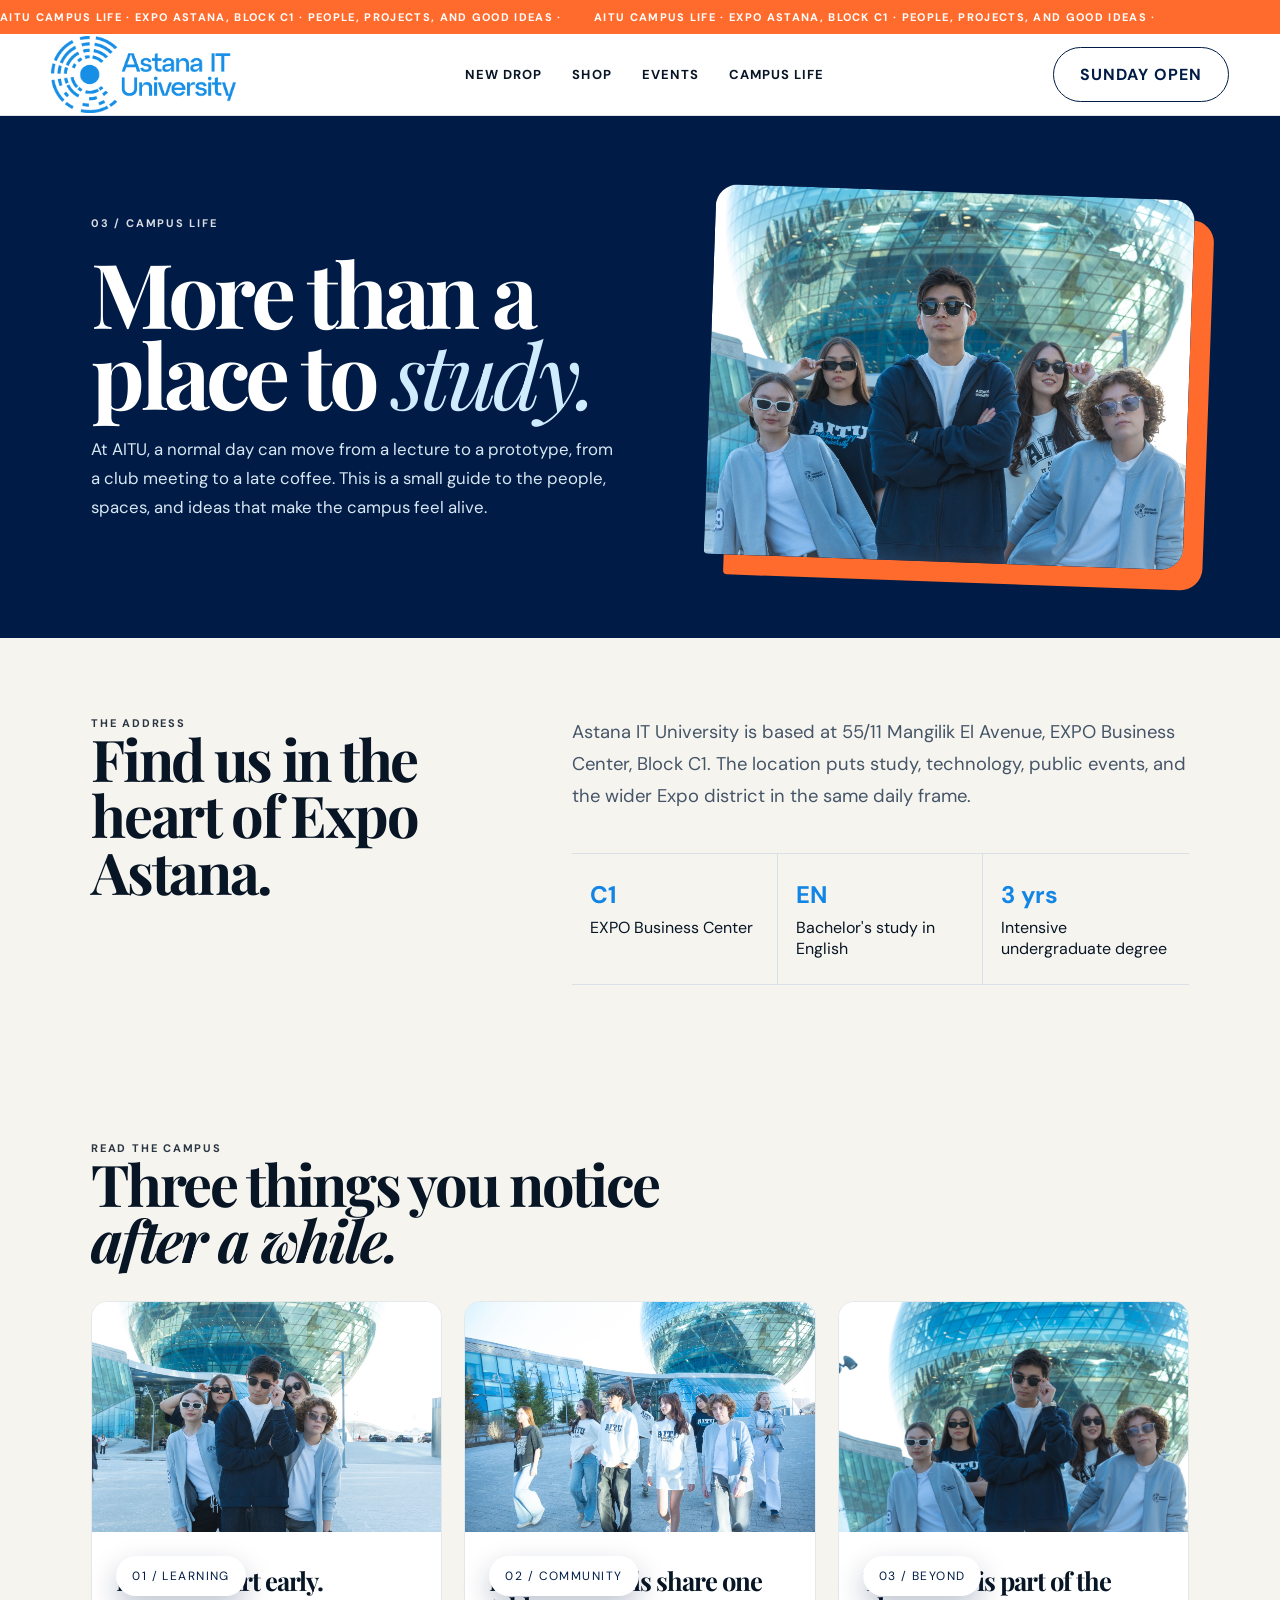
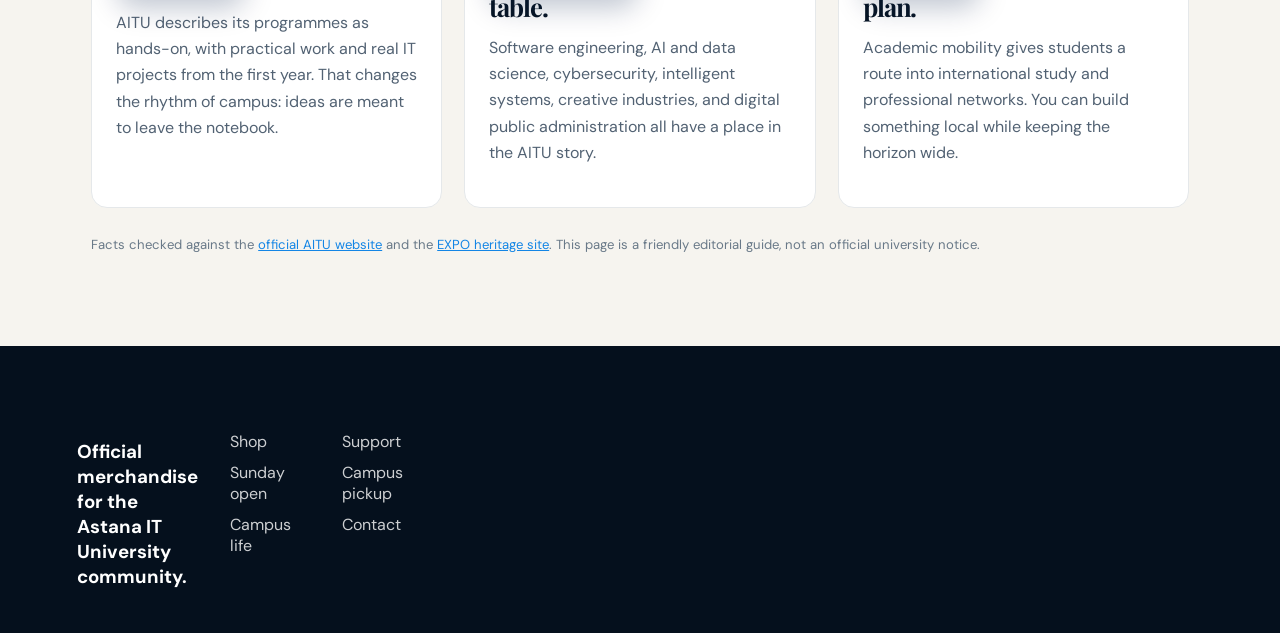
==== campus-life.html @ b284acae "Add campus life and Sunday open pages" ====
<!DOCTYPE html>
<html lang="en">
  <head>
    <meta charset="UTF-8" />
    <meta name="viewport" content="width=device-width, initial-scale=1.0" />
    <meta name="theme-color" content="#001c46" />
    <title>Campus Life | AITU Merch</title>
    <link rel="stylesheet" href="./assets/style.css" />
  </head>
  <body>
    <div class="ticker"><div>AITU CAMPUS LIFE · EXPO ASTANA, BLOCK C1 · PEOPLE, PROJECTS, AND GOOD IDEAS ·&nbsp;</div><div aria-hidden="true">AITU CAMPUS LIFE · EXPO ASTANA, BLOCK C1 · PEOPLE, PROJECTS, AND GOOD IDEAS ·&nbsp;</div></div>
    <header>
      <button class="icon mobile menu-trigger" aria-label="Open menu">☰</button>
      <a class="logo" href="./index.html" aria-label="AITU Store home"><img src="./assets/aitu_logo_110.png" alt="Astana IT University" /></a>
      <nav><a href="./index.html">New drop</a><a href="./shop.html">Shop</a><a href="./sunday-open.html">Events</a><a href="./campus-life.html" aria-current="page">Campus life</a></nav>
      <div class="tools"><a class="btn-outline" href="./sunday-open.html">Sunday open</a></div>
    </header>
    <main>
      <section class="page-hero"><div class="page-hero-inner"><div><span class="eyebrow">03 / CAMPUS LIFE</span><h1>More than a place to <em>study.</em></h1><p>At AITU, a normal day can move from a lecture to a prototype, from a club meeting to a late coffee. This is a small guide to the people, spaces, and ideas that make the campus feel alive.</p></div><img class="hero-photo" src="./assets/DSC00208.jpg" alt="Students spending time together on campus" /></div></section>
      <section class="page-section intro-band"><div><span class="eyebrow">THE ADDRESS</span><h2>Find us in the heart of Expo Astana.</h2></div><div><p class="lead-copy">Astana IT University is based at 55/11 Mangilik El Avenue, EXPO Business Center, Block C1. The location puts study, technology, public events, and the wider Expo district in the same daily frame.</p><div class="fact-strip"><div><strong>C1</strong><span>EXPO Business Center</span></div><div><strong>EN</strong><span>Bachelor's study in English</span></div><div><strong>3 yrs</strong><span>Intensive undergraduate degree</span></div></div></div></section>
      <section class="page-section"><span class="eyebrow">READ THE CAMPUS</span><h2>Three things you notice<br /><em>after a while.</em></h2><div class="article-grid"><article class="campus-article"><img src="./assets/DSC00196.jpg" alt="Student wearing an AITU shirt" /><div class="article-copy"><span class="tag">01 / LEARNING</span><h2>Projects start early.</h2><p>AITU describes its programmes as hands-on, with practical work and real IT projects from the first year. That changes the rhythm of campus: ideas are meant to leave the notebook.</p></div></article><article class="campus-article"><img src="./assets/DSC00105.jpg" alt="AITU student in the campus community" /><div class="article-copy"><span class="tag">02 / COMMUNITY</span><h2>Different skills share one table.</h2><p>Software engineering, AI and data science, cybersecurity, intelligent systems, creative industries, and digital public administration all have a place in the AITU story.</p></div></article><article class="campus-article"><img src="./assets/DSC00229.jpg" alt="AITU campus style and everyday life" /><div class="article-copy"><span class="tag">03 / BEYOND</span><h2>The world is part of the plan.</h2><p>Academic mobility gives students a route into international study and professional networks. You can build something local while keeping the horizon wide.</p></div></article></div><p class="source-note">Facts checked against the <a href="https://astanait.edu.kz/" target="_blank" rel="noreferrer">official AITU website</a> and the <a href="https://www.expo2017astana.com/en/page_id-94.html" target="_blank" rel="noreferrer">EXPO heritage site</a>. This page is a friendly editorial guide, not an official university notice.</p></section>
    </main>
    <footer><div class="footer-grid"><div><h3>Official merchandise for the<br />Astana IT University community.</h3></div><div><ul><li><a href="./shop.html">Shop</a></li><li><a href="./sunday-open.html">Sunday open</a></li><li><a href="./campus-life.html">Campus life</a></li></ul></div><div><ul><li>Support</li><li>Campus pickup</li><li>Contact</li></ul></div></div></footer>
  </body>
</html>
---- assets/style.css ----
@import "https://fonts.googleapis.com/css2?family=DM+Sans:wght@400;500;600;700&family=Playfair+Display:ital,wght@0,700;1,700&display=swap";

:root {
  --blue: #1385e5;
  --navy: #001c46;
  --ice: #cfecff;
  --orange: #ff6b2c;
  --paper: #f6f4ef;
  --ink: #071525;
}

* {
  box-sizing: border-box;
}

html {
  scroll-behavior: smooth;
}

body {
  margin: 0;
  background: var(--paper);
  color: var(--ink);
  font-family: "DM Sans", sans-serif;
}

button,
a {
  font: inherit;
}

button {
  cursor: pointer;
}

button,
.icon {
  background: transparent;
  border: 0;
  font-weight: 700;
}

a {
  color: inherit;
  text-decoration: none;
}

img {
  display: block;
  max-width: 100%;
}

.ticker {
  display: flex;
  align-items: center;
  height: 34px;
  overflow: hidden;
  background: var(--orange);
  color: #fff;
  font-size: 11px;
  font-weight: 700;
  letter-spacing: 0.12em;
  white-space: nowrap;
}

.ticker div {
  padding-right: 28px;
  animation: marquee 22s linear infinite;
}

@keyframes marquee {
  to {
    transform: translateX(-100%);
  }
}

header {
  position: sticky;
  top: 0;
  z-index: 40;
  display: flex;
  align-items: center;
  height: 82px;
  padding: 0 4vw;
  background: #fff;
  border-bottom: 1px solid #dfe5ea;
}

.logo img {
  display: block;
  width: 185px;
}

nav {
  display: flex;
  gap: 30px;
  margin: auto;
  font-size: 13px;
  font-weight: 700;
  letter-spacing: 0.08em;
  text-transform: uppercase;
}

nav a {
  position: relative;
}

nav a::after {
  content: "";
  position: absolute;
  right: 100%;
  bottom: -6px;
  left: 0;
  height: 2px;
  background: var(--blue);
  transition: all 0.3s ease;
}

nav a:hover::after {
  right: 0;
}

.tools {
  display: flex;
  align-items: center;
  gap: 8px;
}

.bag {
  position: relative;
}

.bag span {
  position: absolute;
  top: -5px;
  right: -8px;
  display: grid;
  place-items: center;
  width: 17px;
  height: 17px;
  border-radius: 50%;
  background: var(--orange);
  color: #fff;
  font-size: 9px;
}

.mobile {
  display: none;
}

.searchbar {
  position: fixed;
  top: 116px;
  right: 0;
  left: 0;
  z-index: 39;
  display: flex;
  align-items: center;
  gap: 16px;
  height: 74px;
  padding: 0 8vw;
  background: #fff;
  box-shadow: 0 12px 30px rgba(0, 28, 70, 0.12);
}

.searchbar input {
  flex: 1;
  border: 0;
  outline: 0;
  font-size: 18px;
}

.searchbar button {
  background: transparent;
  border: 0;
}

.hero {
  position: relative;
  min-height: 650px;
  height: calc(100vh - 116px);
  overflow: hidden;
  background: var(--navy);
  color: #fff;
}

.hero::after {
  content: "";
  position: absolute;
  inset: 0;
  background: linear-gradient(90deg, rgba(0, 28, 70, 0.92) 0%, rgba(0, 28, 70, 0.68) 39%, rgba(0, 0, 0, 0) 68%);
}

.hero-img {
  position: absolute;
  inset: 0;
  width: 100%;
  height: 100%;
  object-fit: cover;
  object-position: center 42%;
  opacity: 0.88;
}

.hero-inner {
  position: relative;
  z-index: 1;
  max-width: 1200px;
  margin: 0 auto;
  padding: 72px 4vw 64px;
}

.hero-copy {
  position: absolute;
  top: 50%;
  left: 7vw;
  max-width: 620px;
  transform: translateY(-50%);
  z-index: 2;
}

.eyebrow {
  display: flex;
  align-items: center;
  gap: 8px;
  font-size: 11px;
  letter-spacing: 0.16em;
  text-transform: uppercase;
  opacity: 0.85;
  font-weight: 700;
}

.hero h1,
.section-head h2 {
  font-family: "Playfair Display", serif;
}

.hero h1 {
  margin: 25px 0;
  font-size: clamp(58px, 7.3vw, 116px);
  line-height: 0.82;
  letter-spacing: -0.055em;
}

.hero p {
  max-width: 440px;
  font-size: 17px;
  line-height: 1.65;
  opacity: 0.9;
}

.hero-actions {
  display: flex;
  align-items: center;
  gap: 26px;
  margin-top: 32px;
}

.primary,
.btn,
.btn-outline {
  display: inline-flex;
  align-items: center;
  justify-content: center;
  padding: 17px 22px;
  border-radius: 999px;
  font-weight: 700;
  letter-spacing: 0.06em;
  text-transform: uppercase;
  transition: all 0.25s ease;
}

.primary,
.btn {
  background: var(--blue);
  color: #fff;
  border: 0;
}

.primary:hover,
.btn:hover {
  background: var(--orange);
  transform: translateY(-3px);
}

.play {
  display: flex;
  align-items: center;
  gap: 10px;
  background: transparent;
  border: 0;
  color: #fff;
}

.play span {
  display: grid;
  place-items: center;
  width: 40px;
  height: 40px;
  border: 1px solid rgba(255,255,255,0.4);
  border-radius: 50%;
}

.scroll-hint {
  margin-top: 26px;
  font-size: 11px;
  letter-spacing: 0.18em;
  text-transform: uppercase;
  opacity: 0.75;
}

.drop-card {
  position: absolute;
  right: 5vw;
  bottom: 5vw;
  z-index: 3;
  width: 190px;
  padding: 23px;
  background: rgba(207, 236, 255, 0.93);
  backdrop-filter: blur(12px);
  color: var(--navy);
  border-radius: 18px;
  transform: rotate(2deg);
  box-shadow: 0 18px 35px rgba(0, 28, 70, 0.08);
}

.drop-card span,
.drop-card small {
  display: block;
  font-size: 10px;
  letter-spacing: 0.13em;
  text-transform: uppercase;
}

.drop-card b {
  display: block;
  margin: 18px 0;
  font-family: "Playfair Display", serif;
  font-size: 38px;
  line-height: 0.9;
}

.btn,
.btn-outline {
  display: inline-block;
  padding: 16px 26px;
  border-radius: 999px;
  font-weight: 700;
  transition: transform 0.2s ease;
}

.btn:hover,
.btn-outline:hover {
  transform: translateY(-1px);
}

.btn {
  margin-top: 20px;
  background: #fff;
  color: var(--navy);
}

.btn-outline {
  background: transparent;
  border: 1px solid var(--navy);
  color: var(--navy);
}

section {
  max-width: 1200px;
  margin: 0 auto;
  padding: 64px 4vw;
}

.section-head {
  display: flex;
  align-items: end;
  justify-content: space-between;
  gap: 20px;
  margin-bottom: 30px;
}

.section-head h2 {
  margin: 0;
  font-size: clamp(2rem, 4vw, 4rem);
  line-height: 1;
}

.product-grid {
  display: grid;
  grid-template-columns: repeat(4, minmax(200px, 1fr));
  gap: 24px;
}

.product-card {
  overflow: hidden;
  background: #fff;
  border: 1px solid #eae9e5;
  border-radius: 18px;
}

.product-card img {
  width: 100%;
  height: 320px;
  object-fit: cover;
}

.product-card .body {
  padding: 18px 16px 20px;
}

.tag {
  display: inline-block;
  padding: 8px 10px;
  border-radius: 999px;
  background: #eef7ff;
  color: var(--blue);
  font-size: 10px;
  letter-spacing: 0.12em;
  text-transform: uppercase;
}

.product-card h3 {
  margin: 12px 0 8px;
  font-size: 1.2rem;
}

.meta {
  margin-bottom: 12px;
  color: #58697a;
}

.price {
  font-weight: 700;
  font-size: 1.1rem;
}

.cta-row {
  display: flex;
  justify-content: center;
  margin-top: 20px;
}

.event-grid {
  display: grid;
  grid-template-columns: 1.3fr 1fr;
  gap: 26px;
}

.event-card,
.feature-card,
.testimonial {
  padding: 28px;
  background: #fff;
  border: 1px solid #edf0f3;
  border-radius: 24px;
}

.date-box {
  display: flex;
  align-items: center;
  gap: 12px;
  margin-bottom: 20px;
}

.date-box .day {
  display: grid;
  place-items: center;
  width: 70px;
  height: 70px;
  border-radius: 16px;
  background: var(--navy);
  color: #fff;
  font-size: 1.8rem;
}

.quote {
  margin: 18px 0;
  font-size: 1.1rem;
  line-height: 1.7;
}

footer {
  padding: 48px 4vw 30px;
  background: #061d3d;
  color: #fff;
}

.footer-grid {
  display: grid;
  grid-template-columns: 1.5fr 1fr 1fr;
  gap: 30px;
  max-width: 1200px;
  margin: 0 auto;
}

.footer-grid ul {
  margin: 0;
  padding: 0;
  list-style: none;
}

.footer-grid li {
  margin: 10px 0;
  opacity: 0.8;
}

@media (max-width: 900px) {
  .product-grid {
    grid-template-columns: repeat(2, minmax(200px, 1fr));
  }

  .event-grid,
  .footer-grid {
    grid-template-columns: 1fr;
  }
}

@media (max-width: 600px) {
  nav {
    display: none;
  }

  .product-grid {
    grid-template-columns: 1fr;
  }
}

/* Editorial pages */
.page-hero { max-width: none; padding: 0; background: var(--navy); color: #fff; }
.page-hero-inner { display: grid; grid-template-columns: minmax(0, 1fr) minmax(300px, .85fr); min-height: 510px; max-width: 1200px; margin: 0 auto; padding: 76px 4vw; gap: 56px; align-items: center; }
.page-hero h1 { max-width: 720px; margin: 22px 0; font-family: "Playfair Display", serif; font-size: clamp(3.5rem, 7vw, 7rem); line-height: .9; letter-spacing: -.05em; }
.page-hero h1 em, .campus-article h2 em { color: var(--ice); font-weight: 400; }
.page-hero p { max-width: 530px; color: #d8e7f3; font-size: 1.05rem; line-height: 1.7; }
.hero-photo { width: 100%; height: 370px; object-fit: cover; border-radius: 22px 22px 22px 4px; transform: rotate(2deg); box-shadow: 20px 20px 0 var(--orange); }
.page-section { max-width: 1200px; margin: 0 auto; padding: 78px 4vw; }
.page-section.intro-band { display: grid; grid-template-columns: .8fr 1.2fr; gap: 70px; align-items: start; background: var(--paper); }
.page-section h2 { margin: 0; font-family: "Playfair Display", serif; font-size: clamp(2.3rem, 4.5vw, 4.5rem); line-height: .98; letter-spacing: -.04em; }
.lead-copy { margin: 0; color: #455568; font-size: 1.15rem; line-height: 1.75; }
.article-grid, .event-list { display: grid; grid-template-columns: repeat(3, minmax(0, 1fr)); gap: 22px; margin-top: 34px; }
.campus-article, .event-item, .visit-note, .booking-panel { background: #fff; border: 1px solid #e5e8ea; border-radius: 16px; }
.campus-article { overflow: hidden; }
.campus-article img { width: 100%; height: 230px; object-fit: cover; }
.campus-article .article-copy { padding: 24px; }
.campus-article h2 { margin: 12px 0; font-size: 1.6rem; }
.campus-article p, .event-item p, .visit-note p { color: #526273; line-height: 1.65; }
.fact-strip { display: grid; grid-template-columns: repeat(3, 1fr); margin-top: 40px; border-top: 1px solid #d9e1e6; border-bottom: 1px solid #d9e1e6; }
.fact-strip div { padding: 25px 18px; border-right: 1px solid #d9e1e6; }
.fact-strip div:last-child { border-right: 0; }
.fact-strip strong { display: block; margin-bottom: 7px; color: var(--blue); font-size: 1.5rem; }
.dark-band { max-width: none; background: var(--navy); color: #fff; }
.dark-band .page-section { padding-top: 70px; padding-bottom: 70px; }
.dark-band .lead-copy, .dark-band .eyebrow { color: #d8e7f3; }
.source-note { margin-top: 26px; color: #697988; font-size: .82rem; line-height: 1.6; }
.source-note a { color: var(--blue); text-decoration: underline; }
.events-hero { background: linear-gradient(115deg, var(--orange), #ff8855 48%, var(--ice)); color: var(--navy); }
.events-hero .page-hero-inner { min-height: 430px; }
.events-hero .page-hero p { color: #233c57; }
.event-item { padding: 24px; }
.event-item h3 { min-height: 58px; margin: 16px 0 8px; font-family: "Playfair Display", serif; font-size: 1.65rem; line-height: 1; }
.event-meta { color: var(--blue); font-size: .78rem; font-weight: 700; letter-spacing: .09em; text-transform: uppercase; }
.event-item .btn-outline { margin-top: 10px; }
.booking-layout { display: grid; grid-template-columns: 1.1fr .9fr; gap: 34px; align-items: start; }
.booking-panel { padding: 28px; box-shadow: 10px 10px 0 var(--ice); }
.booking-panel h3 { margin: 10px 0 22px; font-family: "Playfair Display", serif; font-size: 2rem; }
.ticket-form label { display: block; margin-top: 15px; color: #4d5d6b; font-size: .82rem; font-weight: 700; letter-spacing: .08em; text-transform: uppercase; }
.ticket-form select, .ticket-form input { width: 100%; margin-top: 7px; padding: 14px; border: 1px solid #cdd8df; border-radius: 8px; background: #fbfcfd; color: var(--ink); }
.ticket-total { display: flex; justify-content: space-between; margin: 24px 0 16px; padding-top: 18px; border-top: 1px solid #dbe2e7; font-size: 1.1rem; }
.ticket-total strong { color: var(--blue); font-size: 1.5rem; }
.ticket-form .primary { width: 100%; justify-content: center; border-radius: 8px; }
.visit-note { padding: 28px; background: var(--ice); }
.visit-note h3 { margin-top: 0; font-family: "Playfair Display", serif; font-size: 2rem; }
.visit-note address { margin: 22px 0; color: var(--navy); font-style: normal; font-weight: 700; line-height: 1.6; }
@media (max-width: 800px) { .page-hero-inner, .page-section.intro-band, .booking-layout { grid-template-columns: 1fr; } .hero-photo { height: 300px; } .article-grid, .event-list { grid-template-columns: 1fr; } .fact-strip { grid-template-columns: 1fr; } .fact-strip div { border-right: 0; border-bottom: 1px solid #d9e1e6; } }
.hero:after{content:"";background:linear-gradient(90deg,#001c46 0%,#001c46c7 39%,#0000 68%);position:absolute;inset:0}.hero-img{object-fit:cover;object-position:center 42%;opacity:.88;width:100%;height:100%;animation:12s ease-out both heroZoom;position:absolute;inset:0}@keyframes heroZoom{0%{transform:scale(1.08)}to{transform:scale(1)}}.hero-copy{z-index:2;max-width:620px;position:absolute;top:50%;left:7vw;transform:translateY(-50%)}.eyebrow{letter-spacing:.16em;text-transform:uppercase;align-items:center;gap:8px;font-size:11px;font-weight:700;display:flex}.eyebrow svg{width:16px}.hero-copy .eyebrow{animation:.7s .15s both up}.hero h1{letter-spacing:-.055em;margin:25px 0;font-family:Playfair Display,serif;font-size:clamp(58px,7.3vw,116px);line-height:.82;animation:.9s .25s both up}.hero h1 i,.intro h2 i,.custom h2 i,.events h2 i,.section-title i{color:var(--ice);font-weight:400}.hero-copy>p{max-width:440px;font-size:17px;line-height:1.65;animation:.8s .4s both up}.hero-actions{align-items:center;gap:26px;margin-top:32px;animation:.8s .55s both up;display:flex}.primary{background:var(--blue);color:#fff;text-transform:uppercase;letter-spacing:.06em;border:0;align-items:center;gap:20px;padding:17px 22px;font-size:13px;font-weight:700;transition:all .3s;display:inline-flex}.primary:hover{background:var(--orange);transform:translateY(-3px)}.primary svg{width:18px}.play{color:#fff;background:0 0;border:0;align-items:center;gap:10px;display:flex}.play span{border:1px solid #fff8;border-radius:50%;place-items:center;width:40px;height:40px;display:grid}.drop-card{z-index:3;color:var(--navy);-webkit-backdrop-filter:blur(12px);backdrop-filter:blur(12px);background:#cfecffe8;width:190px;padding:23px;animation:4s ease-in-out infinite float;position:absolute;bottom:5vw;right:5vw;transform:rotate(2deg)}.drop-card span,.drop-card small{letter-spacing:.13em;text-transform:uppercase;font-size:10px}.drop-card b{margin:18px 0;font-family:Playfair Display;font-size:38px;line-height:.9;display:block}.scroll{z-index:3;letter-spacing:.16em;text-transform:uppercase;font-size:10px;position:absolute;bottom:25px;left:7vw}.orb{z-index:2;border:1px solid #ffffff4d;border-radius:50%;position:absolute}.orb.one{width:180px;height:180px;animation:5s ease-in-out infinite float;top:12%;right:22%}.orb.two{background:var(--orange);border:0;width:55px;height:55px;top:8%;right:18%}@keyframes up{0%{opacity:0;transform:translateY(24px)}to{opacity:1;transform:none}}@keyframes float{50%{transform:translateY(-12px)rotate(-1deg)}}.reveal{opacity:0;transition:all .8s cubic-bezier(.2,.8,.2,1);transform:translateY(36px)}.reveal.visible{opacity:1;transform:none}.intro{grid-template-columns:1fr 2fr 1fr;align-items:end;gap:40px;padding:110px 7vw 70px;display:grid}.intro>span,.events-head span,.section-title span{letter-spacing:.15em;color:var(--blue);font-size:11px;font-weight:700}.intro h2,.custom h2,.events h2,.section-title h2{letter-spacing:-.045em;margin:0;font-family:Playfair Display;font-size:clamp(48px,6vw,82px);line-height:.96}.intro h2 i,.events h2 i,.section-title h2 i{color:var(--blue)}.intro p{color:#52606d;line-height:1.6}.products{grid-template-columns:repeat(4,1fr);gap:14px;padding:0 4vw 120px;display:grid}.product-media{background:#e4edf3;height:520px;position:relative;overflow:hidden}.product-media img{object-fit:cover;width:100%;height:100%;transition:all .6s}.product-media .alt{opacity:0;position:absolute;inset:0}.product:hover .product-media>img:first-of-type{opacity:0;transform:scale(1.04)}.product:hover .alt{opacity:1;transform:scale(1.04)}.pill{text-transform:uppercase;z-index:3;letter-spacing:.1em;background:#fff;padding:7px 10px;font-size:9px;font-weight:700;position:absolute;top:15px;left:15px}.heart{z-index:3;background:#ffffffc9;border:0;border-radius:50%;place-items:center;width:38px;height:38px;transition:all .3s;display:grid;position:absolute;top:12px;right:15px}.heart:hover{background:var(--orange);color:#fff}.heart svg{width:17px}.quick{z-index:3;background:var(--navy);color:#fff;border:0;justify-content:center;gap:8px;padding:15px;font-weight:700;transition:all .35s;display:flex;position:absolute;bottom:18px;left:18px;right:18px;transform:translateY(85px)}.quick svg{width:18px}.product:hover .quick{transform:none}.product-info{justify-content:space-between;gap:10px;padding:17px 2px;display:flex}.product-info h3{margin:0 0 5px;font-family:Playfair Display;font-size:18px}.product-info small{color:#79838c}.product-info>b{white-space:nowrap;font-size:14px}.custom{background:var(--navy);color:#fff;grid-template-columns:.8fr 1.2fr;min-height:780px;display:grid}.custom-copy{flex-direction:column;justify-content:center;padding:110px 6vw;display:flex}.custom h2{margin:24px 0}.custom h2 i{color:var(--orange)}.custom-copy p{color:#bfd1e2;max-width:450px;line-height:1.65}.custom-copy .primary{align-self:flex-start;margin-top:22px}.custom-visual{position:relative;overflow:hidden}.custom-visual:after{content:"";background:linear-gradient(90deg,#001c464c,#0000);position:absolute;inset:0}.custom-visual>img{object-fit:cover;width:100%;height:100%}.tag{z-index:2;color:var(--navy);background:#fff;align-items:center;gap:10px;padding:12px 16px;font-size:12px;animation:4s ease-in-out infinite float;display:flex;position:absolute;box-shadow:0 12px 28px #001c4640}.tag span{background:var(--blue);color:#fff;border-radius:50%;place-items:center;width:28px;height:28px;font-size:10px;display:grid}.t1{top:22%;left:12%}.t2{animation-delay:.6s;top:48%;right:7%}.t3{animation-delay:1.2s;bottom:18%;left:20%}.events{background:#fff;padding:120px 7vw}.events-head,.section-title{justify-content:space-between;align-items:end;margin-bottom:60px;display:flex}.events-head p,.section-title p{color:#65717d;max-width:340px;line-height:1.65}.event-grid{grid-template-columns:1.25fr .75fr;gap:24px;max-width:1200px;margin:auto;display:grid}.poster{color:#fff;height:620px;position:relative;overflow:hidden}.poster>img{object-fit:cover;filter:saturate(.85);width:100%;height:100%}.poster:after{content:"";background:linear-gradient(#0000 30%,#001c46df);position:absolute;inset:0}.poster-date{z-index:2;background:var(--orange);text-align:center;padding:16px 21px;position:absolute;top:0;left:0}.poster-date>*{display:block}.poster-date strong{font-size:42px;line-height:1}.poster-date b,.poster-date small{letter-spacing:.12em;font-size:10px}.poster-copy{z-index:2;position:absolute;bottom:30px;left:38px}.poster-copy span{letter-spacing:.15em;font-size:10px}.poster-copy h3{margin:12px 0;font-family:Playfair Display;font-size:48px;line-height:1}.booking{background:var(--paper);flex-direction:column;padding:42px;display:flex}.future{color:var(--orange);letter-spacing:.13em;font-size:9px;font-weight:700}.booking h3{margin:18px 0;font-family:Playfair Display;font-size:32px}.toggle{background:#dfe6ea;grid-template-columns:1fr 1fr;margin-bottom:25px;padding:4px;display:grid}.toggle button{background:0 0;border:0;padding:13px;font-weight:700}.toggle .active{background:#fff;box-shadow:0 3px 12px #001c4618}.booking-row{border-bottom:1px solid #d7dce0;justify-content:space-between;padding:16px 0;font-size:13px;display:flex}.stepper{align-items:center;gap:15px;display:flex}.stepper button{background:#fff;border:0;width:25px;height:25px}.stepper svg{width:12px}.seats{flex-wrap:wrap;align-items:center;gap:8px;margin:25px 0;display:flex}.seats span{color:#6d7882;width:100%;font-size:11px}.seats i{border:1px solid #aab3ba;border-radius:5px 5px 2px 2px;width:24px;height:18px}.seats i.on{background:var(--blue);border-color:var(--blue)}.ticket-total{justify-content:space-between;align-items:center;margin-top:auto;display:flex}.ticket-total strong{font-family:Playfair Display;font-size:34px}.buy{background:var(--orange);color:#fff;text-transform:uppercase;letter-spacing:.05em;border:0;justify-content:center;gap:10px;margin-top:20px;padding:18px;font-weight:700;animation:2s infinite pulse;display:flex;box-shadow:0 0 #ff6b2c80}.buy svg{width:19px}@keyframes pulse{70%{box-shadow:0 0 0 14px #ff6b2c00}}.campus{background:var(--ice);padding:120px 7vw}.reels{grid-template-columns:repeat(3,1fr);gap:20px;max-width:1100px;margin:auto;display:grid}.reel{color:#fff;background:var(--navy);height:640px;position:relative;overflow:hidden}.reel:after{content:"";background:linear-gradient(#0000 60%,#001c4699);position:absolute;inset:0}.reel>img{object-fit:cover;width:100%;height:100%;transition:all .7s}.reel:hover>img{transform:scale(1.06)}.reel-top{z-index:2;justify-content:space-between;display:flex;position:absolute;top:20px;left:20px;right:20px}.reel-top span{align-items:center;gap:8px;font-size:12px;display:flex}.reel-top svg{width:18px}.reel button{z-index:3;background:#fff;border:0;gap:14px;padding:13px 16px;font-weight:700;transition:all .35s;display:flex;position:absolute;bottom:24px;left:20px;transform:translateY(80px)}.reel:hover button{transform:none}.reel button svg{width:17px}.likes{z-index:2;font-weight:700;position:absolute;bottom:28px;right:20px}.reviews{background:var(--navy);color:#fff;grid-template-columns:.3fr 1fr .3fr;align-items:center;min-height:500px;padding:100px 8vw;display:grid}.quote{color:var(--blue);font-family:Playfair Display;font-size:180px;line-height:.5}.review{text-align:center}.stars{color:var(--orange);justify-content:center;gap:5px;display:flex}.stars svg{fill:currentColor;width:16px}.review blockquote{max-width:800px;margin:28px auto;font-family:Playfair Display;font-size:clamp(26px,3vw,42px);line-height:1.35}.reviewer{text-align:left;justify-content:center;align-items:center;gap:13px;display:flex}.reviewer img{object-fit:cover;border-radius:50%;width:50px;height:50px}.reviewer b,.reviewer small{display:block}.reviewer b span{color:var(--blue)}.reviewer small{color:#9bb0c6;margin-top:3px;font-size:11px}.review-nav{justify-content:flex-end;align-items:center;gap:12px;display:flex}.review-nav button{color:#fff;background:0 0;border:1px solid #fff4;width:40px;height:40px}.review-nav svg{width:17px}.review-nav span{letter-spacing:.1em;font-size:10px}footer{color:#fff;background:#05101d;grid-template-columns:1.4fr .7fr .7fr 1.2fr;gap:45px;padding:75px 6vw 25px;display:grid;position:relative}footer img{filter:brightness(0)invert();width:210px}footer p{color:#91a4b5;line-height:1.6}footer>div{flex-direction:column;gap:11px;display:flex}footer>div>a{color:#9fb0bf;font-size:13px}footer>div>a:hover{color:#fff}.newsletter b{font-family:Playfair Display;font-size:25px}.newsletter label{border-bottom:1px solid #647382;padding:10px 0;display:flex}.newsletter input{color:#fff;background:0 0;border:0;outline:0;flex:1}.newsletter button{color:#fff;background:0 0;border:0}footer>small{color:#71808e;border-top:1px solid #25313d;grid-column:1/-1;margin-top:35px;padding-top:20px}.overlay{z-index:79;opacity:0;pointer-events:none;-webkit-backdrop-filter:blur(4px);backdrop-filter:blur(4px);background:#001c4699;transition:all .3s;position:fixed;inset:0}.overlay.show{opacity:1;pointer-events:auto}aside{z-index:80;background:#fff;flex-direction:column;width:min(480px,94vw);height:100%;transition:all .45s cubic-bezier(.2,.8,.2,1);display:flex;position:fixed;top:0;right:0;transform:translate(100%)}aside.open{transform:none}.cart-head{border-bottom:1px solid #e3e6e8;justify-content:space-between;align-items:center;padding:25px 28px;display:flex}.cart-head h3{margin:0;font-family:Playfair Display;font-size:28px}.cart-head h3 span{background:var(--orange);color:#fff;border-radius:50%;padding:4px 7px;font-family:DM Sans;font-size:11px}.cart-head button{background:0 0;border:0}.empty{text-align:center;margin:auto}.empty>svg{color:#9da6ad;width:50px;height:50px}.empty h4{margin-bottom:5px;font-family:Playfair Display;font-size:25px}.empty p{color:#78838c}.empty button{background:var(--navy);color:#fff;border:0;padding:14px 20px}.cart-items{padding:20px 28px;overflow:auto}.cart-item{border-bottom:1px solid #e4e7e9;grid-template-columns:90px 1fr auto;gap:15px;padding:13px 0;display:grid}.cart-item img{object-fit:cover;width:90px;height:110px}.cart-item small{color:#7b858d;margin:8px 0;display:block}.cart-item>strong{font-size:13px}.mini-step{border:1px solid #d5dadd;display:inline-flex}.mini-step button{background:0 0;border:0;width:26px}.mini-step span{padding:2px 8px}.cart-foot{background:var(--paper);margin-top:auto;padding:24px 28px}.cart-foot>div{justify-content:space-between;font-size:20px;display:flex}.cart-foot small{color:#7b858d;margin:12px 0;display:block}.cart-foot button{background:var(--navy);color:#fff;border:0;justify-content:center;gap:10px;width:100%;padding:17px;font-weight:700;display:flex}.toast{z-index:100;background:var(--navy);color:#fff;padding:13px 20px;animation:.3s both up;position:fixed;bottom:25px;left:50%;transform:translate(-50%);box-shadow:0 10px 30px #001c4640}@media (width<=900px){header{height:70px;padding:0 18px}.mobile{display:block}.logo img{width:145px}nav{display:none}.tools{margin-left:auto}.hero{height:780px}.hero:after{background:linear-gradient(#001c4608 10%,#001c46 90%)}.hero-img{object-position:62% center}.hero-copy{inset:auto 25px 85px;transform:none}.hero h1{font-size:58px}.hero-copy>p{font-size:14px}.drop-card,.orb{display:none}.intro{grid-template-columns:1fr;gap:20px;padding:75px 25px 40px}.intro h2{font-size:48px}.products{grid-template-columns:1fr 1fr;padding:0 18px 75px}.product-media{height:440px}.custom{grid-template-columns:1fr}.custom-copy{padding:75px 28px}.custom-visual{height:630px}.events,.campus{padding:80px 22px}.events-head,.section-title{display:block}.events-head p,.section-title p{margin-top:25px}.event-grid{grid-template-columns:1fr}.poster{height:550px}.reels{scroll-snap-type:x mandatory;display:flex;overflow-x:auto}.reel{scroll-snap-align:center;min-width:78vw}.reviews{grid-template-columns:1fr;padding:80px 25px}.quote{display:none}.review-nav{justify-content:center;margin-top:35px}footer{grid-template-columns:1fr 1fr}.newsletter{grid-column:1/-1}}@media (width<=560px){.tools>button:first-child{display:none}.hero-actions{align-items:flex-start;gap:12px}.primary{padding:14px 16px}.products{grid-template-columns:1fr}.product-media{height:550px}.custom h2,.events h2,.section-title h2{font-size:46px}.custom-visual{height:520px}.tag{font-size:10px}.poster-copy h3{font-size:37px}.booking{padding:28px 22px}.reel{height:570px}footer{grid-template-columns:1fr}.newsletter{grid-column:auto}footer>small{grid-column:1}.searchbar{top:104px}}.logo img{filter:brightness(0)saturate()invert(43%)sepia(97%)saturate(1844%)hue-rotate(182deg)brightness(94%)contrast(91%)}nav a{transition:color .25s,transform .25s}nav a:hover{color:var(--blue);transform:translateY(-2px)}.motion-icon{border-radius:50%;width:40px;height:40px;transition:transform .25s,background .25s}.motion-icon:hover{background:var(--ice);transform:translateY(-3px)rotate(-5deg)}.language{position:relative}.language-trigger{align-items:center;gap:5px;padding:10px;display:flex}.language-trigger span{transition:transform .25s}.language-trigger[aria-expanded=true] span{transform:rotate(180deg)}.language-menu{background:#fff;border:1px solid #dfe5ea;min-width:72px;padding:6px;animation:.22s ease-out both menuIn;position:absolute;top:44px;right:0;box-shadow:0 14px 35px #001c4624}.language-menu button{text-align:left;width:100%;padding:9px 12px;display:block}.language-menu button:hover,.language-menu button.active{background:var(--ice);color:var(--navy)}.mobile-nav{z-index:38;background:#fff;padding:18px 22px 28px;position:fixed;top:104px;left:0;right:0;box-shadow:0 20px 35px #001c4625}.mobile-nav a{text-transform:uppercase;border-bottom:1px solid #e2e8ec;grid-template-columns:35px 1fr auto;align-items:center;padding:16px 4px;font-weight:700;animation:.35s ease-out both menuIn;display:grid}.mobile-nav a span{color:var(--blue);font-size:10px}.mobile-nav a svg{width:17px}.hero-copy .eyebrow,.hero h1,.hero-copy>p,.hero-actions{animation:none}.hero-enter{opacity:0;animation:.85s cubic-bezier(.16,1,.3,1) forwards heroReveal!important}.hero-enter.e1{animation-delay:.12s!important}.hero-enter.e2{animation-delay:.28s!important}.hero-enter.e3{animation-delay:.48s!important}.hero-enter.e4{animation-delay:.66s!important}.hero h1 i{animation:3s ease-in-out infinite blueGlow;display:inline-block}.magnetic{position:relative;overflow:hidden}.magnetic:after{content:"";background:linear-gradient(110deg,#0000 35%,#fff4 50%,#0000 65%);transition:transform .65s;position:absolute;inset:-100% -35%;transform:translate(-60%)}.magnetic:hover:after{transform:translate(60%)}@keyframes heroReveal{0%{opacity:0;filter:blur(8px);transform:translateY(45px)}to{opacity:1;filter:none;transform:none}}@keyframes blueGlow{50%{text-shadow:0 0 28px #1385e5aa;transform:translateY(-2px)}}@keyframes menuIn{0%{opacity:0;transform:translateY(-10px)scale(.98)}to{opacity:1;transform:none}}@media (width<=560px){.tools>button:first-child{display:initial}.language-trigger{padding:8px 4px}}@media (prefers-reduced-motion:reduce){*,:before,:after{scroll-behavior:auto!important;transition-duration:.01ms!important;animation-duration:.01ms!important;animation-iteration-count:1!important}}.payment-strip{border-top:1px solid #25313d;justify-content:space-between;align-items:center;gap:24px;margin-top:18px;padding-top:28px;flex-direction:row!important;grid-column:1/-1!important;display:flex!important}.payment-strip>span{letter-spacing:.14em;text-transform:uppercase;color:#91a4b5;font-size:10px;font-weight:700}.payment-badges{flex-wrap:wrap;justify-content:flex-end;align-items:center;gap:10px;display:flex}.pay{letter-spacing:-.02em;background:#fff;border-radius:6px;justify-content:center;align-items:center;min-width:72px;height:36px;padding:0 13px;font-family:DM Sans,sans-serif;font-size:13px;font-style:normal;transition:transform .25s,box-shadow .25s;display:flex}.pay:hover{transform:translateY(-3px);box-shadow:0 8px 20px #0006}.pay.kaspi{color:#e52b38}.pay.halyk{color:#009b77}.pay.visa{color:#1434cb;font-size:17px;font-style:italic;font-weight:800}.pay.mastercard{gap:0;min-width:112px;position:relative}.pay.mastercard i{background:#eb001b;border-radius:50%;width:20px;height:20px}.pay.mastercard i+i{opacity:.92;background:#f79e1b;margin-left:-7px}.pay.mastercard em{color:#1c1c1c;margin-left:7px;font-size:9px;font-style:normal}.payment-strip+small{margin-top:0}@media (width<=560px){.payment-strip{align-items:flex-start;flex-direction:column!important}.payment-badges{justify-content:flex-start}.pay{min-width:66px;padding:0 10px}.pay.mastercard{min-width:105px}}[data-motion]{--motion-ease:cubic-bezier(.16,1,.3,1)}.motion-intro>*,.motion-product,.motion-custom .custom-copy>*,.motion-custom .custom-visual,.motion-events .events-head>*,.motion-events .poster,.motion-events .booking,.motion-campus .section-title>*,.motion-campus .reel,.motion-reviews .quote,.motion-reviews .review,.motion-reviews .review-nav,.motion-footer>div,.motion-footer>small{will-change:transform,opacity,filter,clip-path}.motion-intro>span,.motion-intro>h2,.motion-intro>p{opacity:0;filter:blur(6px);transition:opacity .75s var(--motion-ease),transform .75s var(--motion-ease),filter .75s var(--motion-ease);transform:translateY(42px)}.motion-intro>h2{transition-delay:.1s}.motion-intro>p{transition-delay:.22s}.motion-intro.motion-visible>*{opacity:1;filter:none;transform:none}.motion-product{opacity:0;filter:blur(5px);transform-origin:50% 100%;transition:opacity .85s var(--motion-ease) var(--motion-delay),transform .85s var(--motion-ease) var(--motion-delay),filter .85s var(--motion-ease) var(--motion-delay);transform:translate(-34px,70px)rotate(-2.5deg)scale(.96)}.motion-product-right{transform:translate(34px,70px)rotate(2.5deg)scale(.96)}.motion-product.motion-visible{opacity:1;filter:none;transform:none}.motion-product.motion-visible .product-media>img:first-of-type{animation:productImageSettle 1.15s var(--motion-ease) backwards;animation-delay:var(--motion-delay)}@keyframes productImageSettle{0%{transform:scale(1.12)}to{transform:scale(1)}}.motion-custom .custom-copy>*{opacity:0;filter:blur(5px);transition:opacity .8s var(--motion-ease),transform .8s var(--motion-ease),filter .8s var(--motion-ease);transform:translate(-54px)}.motion-custom .custom-copy h2{transition-delay:.1s}.motion-custom .custom-copy p{transition-delay:.2s}.motion-custom .custom-copy .primary{transition:opacity .8s var(--motion-ease) .3s,transform .3s,background .3s,filter .8s var(--motion-ease) .3s}.motion-custom .custom-visual{clip-path:inset(0 0 0 100%);transition:clip-path 1.1s var(--motion-ease) .12s}.motion-custom .custom-visual>img{transition:transform 1.5s var(--motion-ease) .12s;transform:scale(1.13)}.motion-custom .tag{opacity:0;transition:opacity .5s ease-out}.motion-custom .t1{transition-delay:.65s}.motion-custom .t2{transition-delay:.82s}.motion-custom .t3{transition-delay:.99s}.motion-custom.motion-visible .custom-copy>*{opacity:1;filter:none;transform:none}.motion-custom.motion-visible .custom-visual{clip-path:inset(0)}.motion-custom.motion-visible .custom-visual>img{transform:scale(1)}.motion-custom.motion-visible .tag{opacity:1}.motion-events .events-head>div{opacity:0;transition:opacity .7s var(--motion-ease),transform .7s var(--motion-ease);transform:translateY(-34px)}.motion-events .events-head>p{opacity:0;transition:opacity .7s var(--motion-ease) .13s,transform .7s var(--motion-ease) .13s;transform:translate(48px)}.motion-events .poster{opacity:0;clip-path:inset(100% 0 0);transition:opacity .2s ease,clip-path 1s var(--motion-ease) .18s}.motion-events .poster>img{transition:transform 1.4s var(--motion-ease) .18s;transform:scale(1.14)}.motion-events .poster-date{transition:transform .65s var(--motion-ease) .76s;transform:translateY(-110%)}.motion-events .poster-copy{opacity:0;transition:opacity .6s ease .75s,transform .6s var(--motion-ease) .75s;transform:translateY(34px)}.motion-events .booking{opacity:0;transition:opacity .85s var(--motion-ease) .28s,transform .85s var(--motion-ease) .28s;transform:translate(70px)}.motion-events.motion-visible .events-head>*{opacity:1;transform:none}.motion-events.motion-visible .poster{opacity:1;clip-path:inset(0)}.motion-events.motion-visible .poster>img{transform:scale(1)}.motion-events.motion-visible .poster-date{transform:none}.motion-events.motion-visible .poster-copy,.motion-events.motion-visible .booking{opacity:1;transform:none}.motion-campus .section-title>div{opacity:0;transition:opacity .8s var(--motion-ease),transform .8s var(--motion-ease);transform:translate(-55px)}.motion-campus .section-title>p{opacity:0;transition:opacity .8s var(--motion-ease) .12s,transform .8s var(--motion-ease) .12s;transform:translate(55px)}.motion-campus .reel{opacity:0;filter:blur(7px);transition:opacity .9s var(--motion-ease) var(--motion-delay),transform .9s var(--motion-ease) var(--motion-delay),filter .9s var(--motion-ease) var(--motion-delay);transform:translateY(90px)scale(.88)rotate(3deg)}.motion-campus .reel:nth-child(2){transform:translateY(90px)scale(.88)rotate(-3deg)}.motion-campus.motion-visible .section-title>*{opacity:1;transform:none}.motion-campus.motion-visible .reel{opacity:1;filter:none;transform:none}.motion-reviews .quote{opacity:0;transition:opacity .9s var(--motion-ease),transform .9s var(--motion-ease);transform:rotate(-16deg)scale(.55)}.motion-reviews .review{opacity:0;filter:blur(12px);transition:opacity .9s var(--motion-ease) .12s,transform .9s var(--motion-ease) .12s,filter .9s var(--motion-ease) .12s;transform:scale(.86)}.motion-reviews .review-nav{opacity:0;transition:opacity .7s var(--motion-ease) .35s,transform .7s var(--motion-ease) .35s;transform:translate(48px)}.motion-reviews.motion-visible .quote,.motion-reviews.motion-visible .review,.motion-reviews.motion-visible .review-nav{opacity:1;filter:none;transform:none}.motion-footer>div,.motion-footer>small{opacity:0;transition:opacity .7s var(--motion-ease),transform .7s var(--motion-ease);transform:translateY(38px)}.motion-footer>div:nth-child(2){transition-delay:80ms}.motion-footer>div:nth-child(3){transition-delay:.16s}.motion-footer>div:nth-child(4){transition-delay:.24s}.motion-footer>.payment-strip{transition-delay:.34s}.motion-footer>small{transition-delay:.43s}.motion-footer.motion-visible>div,.motion-footer.motion-visible>small{opacity:1;transform:none}.motion-footer.motion-visible .pay{animation:paymentPop .55s var(--motion-ease) both}.motion-footer.motion-visible .pay:nth-child(2){animation-delay:80ms}.motion-footer.motion-visible .pay:nth-child(3){animation-delay:.16s}.motion-footer.motion-visible .pay:nth-child(4){animation-delay:.24s}@keyframes paymentPop{0%{opacity:0;transform:translateY(16px)scale(.8)}to{opacity:1;transform:none}}@media (width<=900px){.motion-product,.motion-product-right{transform:translateY(55px)scale(.96)}.motion-events .booking{transform:translateY(55px)}.motion-campus .section-title>p{transform:translateY(28px)}.motion-custom .custom-visual{clip-path:inset(0 0 100%)}}@media (prefers-reduced-motion:reduce){[data-motion] *,[data-motion]{opacity:1!important;filter:none!important;clip-path:none!important;will-change:auto!important;transform:none!important}}
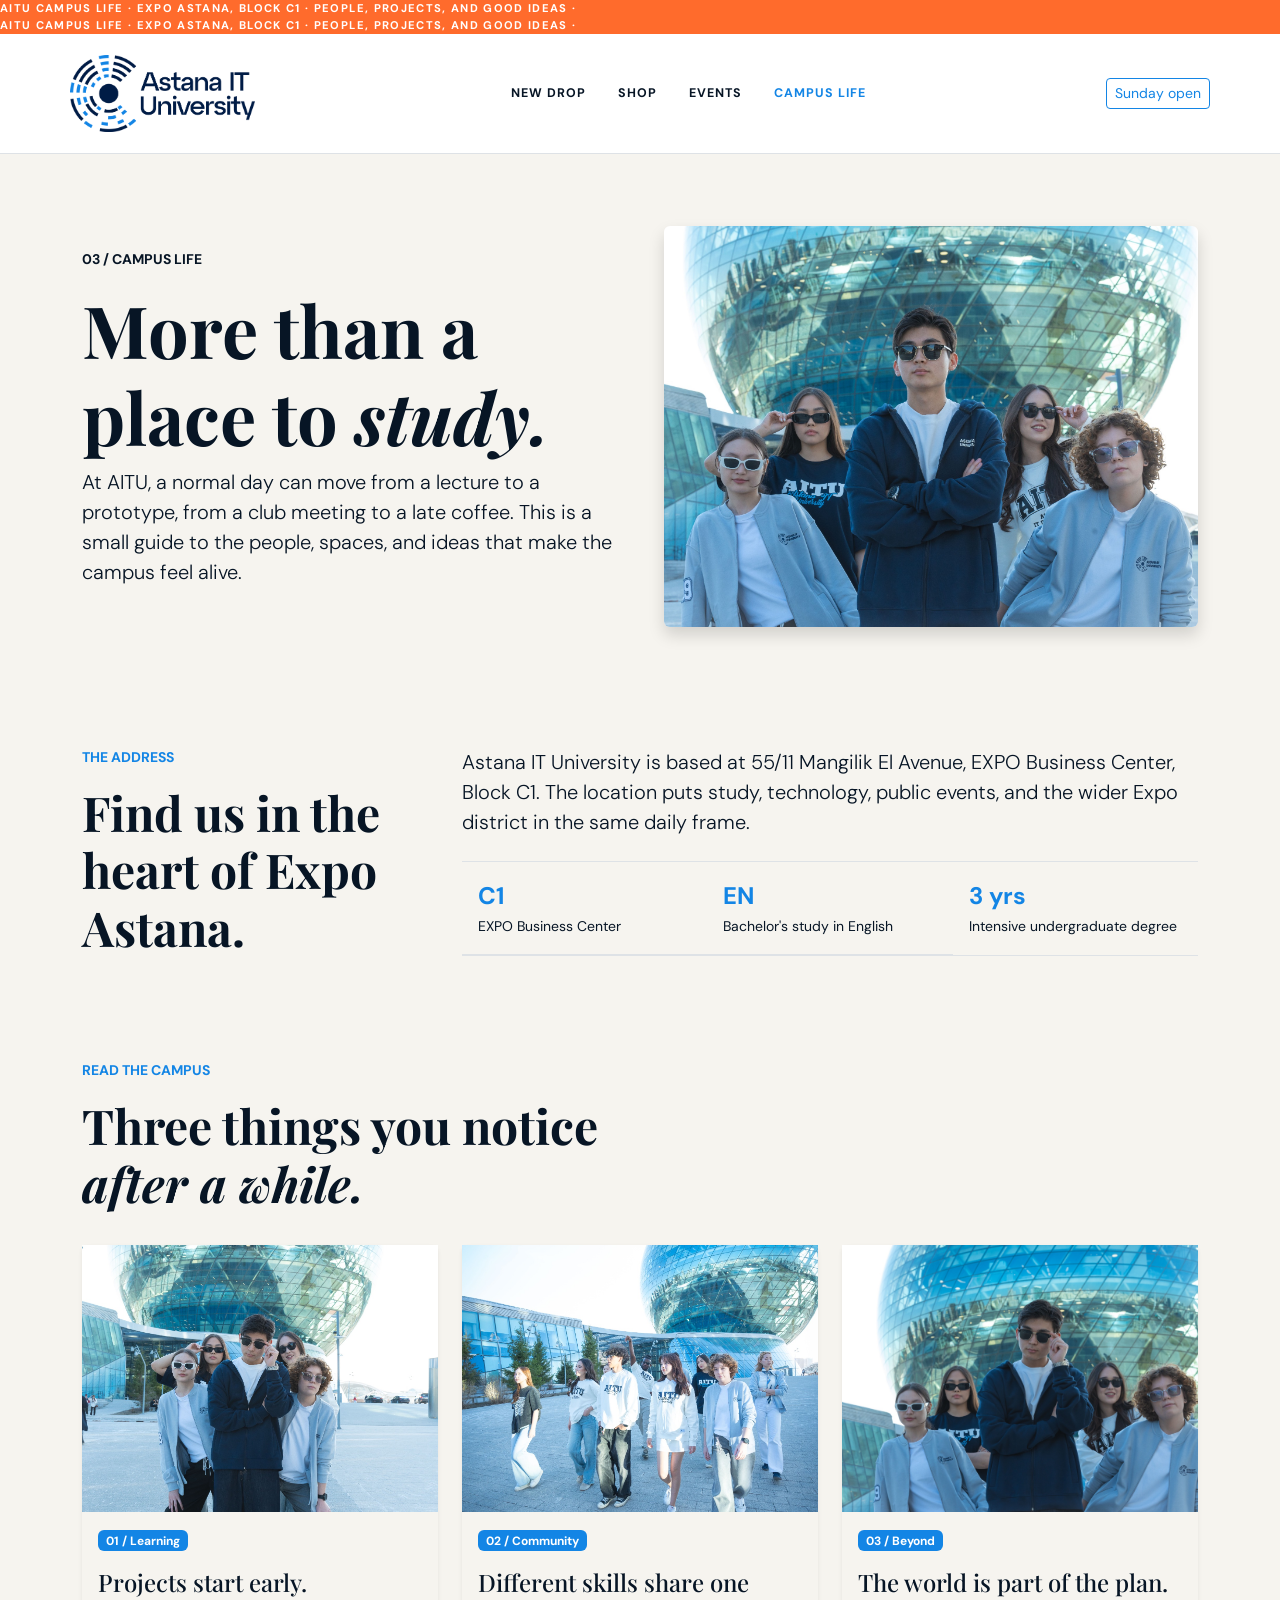
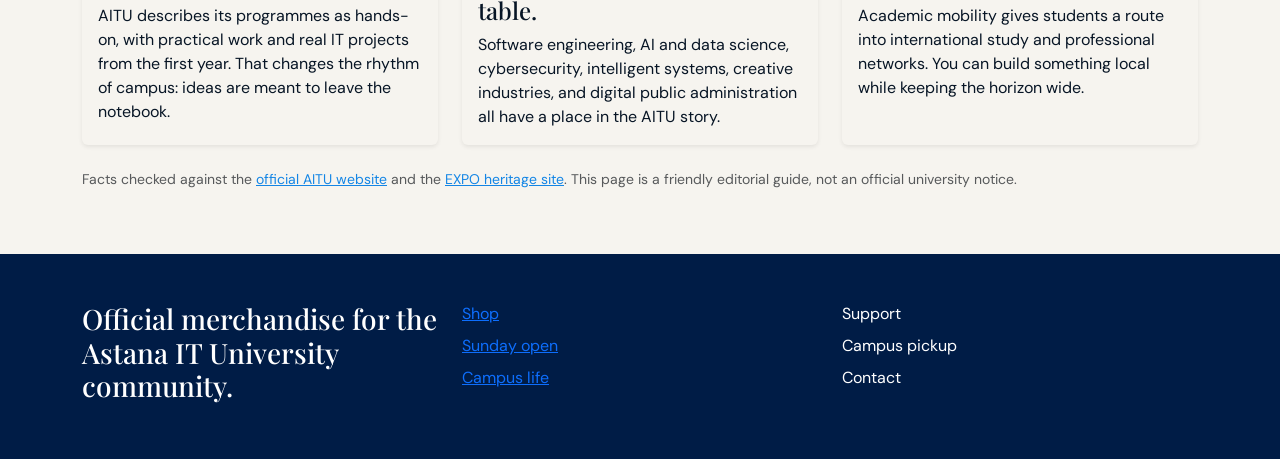
==== commit 6683878e: "Migrate AITU merch pages to Bootstrap" ====
--- a/campus-life.html
+++ b/campus-life.html
@@ -5,21 +5,44 @@
     <meta name="viewport" content="width=device-width, initial-scale=1.0" />
     <meta name="theme-color" content="#001c46" />
     <title>Campus Life | AITU Merch</title>
-    <link rel="stylesheet" href="./assets/style.css" />
+    <!-- Bootstrap 5.3.3 CSS -->
+    <link href="https://cdn.jsdelivr.net/npm/bootstrap@5.3.3/dist/css/bootstrap.min.css" rel="stylesheet" integrity="sha384-QWTKZyjpPEjISv5WaRU9OFeRpok6YctnYmDr5pNlyT2bRjXh0JMhjY6hW+ALEwIH" crossorigin="anonymous" />
+    <link rel="stylesheet" href="./assets/bootstrap-overrides.css" />
   </head>
   <body>
     <div class="ticker"><div>AITU CAMPUS LIFE · EXPO ASTANA, BLOCK C1 · PEOPLE, PROJECTS, AND GOOD IDEAS ·&nbsp;</div><div aria-hidden="true">AITU CAMPUS LIFE · EXPO ASTANA, BLOCK C1 · PEOPLE, PROJECTS, AND GOOD IDEAS ·&nbsp;</div></div>
-    <header>
-      <button class="icon mobile menu-trigger" aria-label="Open menu">☰</button>
-      <a class="logo" href="./index.html" aria-label="AITU Store home"><img src="./assets/aitu_logo_110.png" alt="Astana IT University" /></a>
-      <nav><a href="./index.html">New drop</a><a href="./shop.html">Shop</a><a href="./sunday-open.html">Events</a><a href="./campus-life.html" aria-current="page">Campus life</a></nav>
-      <div class="tools"><a class="btn-outline" href="./sunday-open.html">Sunday open</a></div>
-    </header>
+    <!-- container keeps the nav aligned with the editorial content below. -->
+    <header class="site-header sticky-top bg-white border-bottom"><nav class="navbar navbar-expand-lg container py-3" aria-label="Main navigation">
+      <a class="navbar-brand" href="./index.html" aria-label="AITU Store home"><img src="./assets/aitu_logo_110.png" alt="Astana IT University" width="185" /></a>
+      <button class="navbar-toggler ms-auto" type="button" data-bs-toggle="collapse" data-bs-target="#mainNav" aria-controls="mainNav" aria-expanded="false" aria-label="Toggle navigation"><span class="navbar-toggler-icon"></span></button>
+      <div class="collapse navbar-collapse" id="mainNav"><div class="navbar-nav mx-auto gap-lg-3">
+        <a class="nav-link" href="./index.html#new">New drop</a><a class="nav-link" href="./shop.html">Shop</a><a class="nav-link" href="./sunday-open.html">Events</a><a class="nav-link" href="./campus-life.html" aria-current="page">Campus life</a>
+      </div><a class="btn btn-outline-primary btn-sm" href="./sunday-open.html">Sunday open</a></div>
+    </nav></header>
     <main>
-      <section class="page-hero"><div class="page-hero-inner"><div><span class="eyebrow">03 / CAMPUS LIFE</span><h1>More than a place to <em>study.</em></h1><p>At AITU, a normal day can move from a lecture to a prototype, from a club meeting to a late coffee. This is a small guide to the people, spaces, and ideas that make the campus feel alive.</p></div><img class="hero-photo" src="./assets/DSC00208.jpg" alt="Students spending time together on campus" /></div></section>
-      <section class="page-section intro-band"><div><span class="eyebrow">THE ADDRESS</span><h2>Find us in the heart of Expo Astana.</h2></div><div><p class="lead-copy">Astana IT University is based at 55/11 Mangilik El Avenue, EXPO Business Center, Block C1. The location puts study, technology, public events, and the wider Expo district in the same daily frame.</p><div class="fact-strip"><div><strong>C1</strong><span>EXPO Business Center</span></div><div><strong>EN</strong><span>Bachelor's study in English</span></div><div><strong>3 yrs</strong><span>Intensive undergraduate degree</span></div></div></div></section>
-      <section class="page-section"><span class="eyebrow">READ THE CAMPUS</span><h2>Three things you notice<br /><em>after a while.</em></h2><div class="article-grid"><article class="campus-article"><img src="./assets/DSC00196.jpg" alt="Student wearing an AITU shirt" /><div class="article-copy"><span class="tag">01 / LEARNING</span><h2>Projects start early.</h2><p>AITU describes its programmes as hands-on, with practical work and real IT projects from the first year. That changes the rhythm of campus: ideas are meant to leave the notebook.</p></div></article><article class="campus-article"><img src="./assets/DSC00105.jpg" alt="AITU student in the campus community" /><div class="article-copy"><span class="tag">02 / COMMUNITY</span><h2>Different skills share one table.</h2><p>Software engineering, AI and data science, cybersecurity, intelligent systems, creative industries, and digital public administration all have a place in the AITU story.</p></div></article><article class="campus-article"><img src="./assets/DSC00229.jpg" alt="AITU campus style and everyday life" /><div class="article-copy"><span class="tag">03 / BEYOND</span><h2>The world is part of the plan.</h2><p>Academic mobility gives students a route into international study and professional networks. You can build something local while keeping the horizon wide.</p></div></article></div><p class="source-note">Facts checked against the <a href="https://astanait.edu.kz/" target="_blank" rel="noreferrer">official AITU website</a> and the <a href="https://www.expo2017astana.com/en/page_id-94.html" target="_blank" rel="noreferrer">EXPO heritage site</a>. This page is a friendly editorial guide, not an official university notice.</p></section>
+      <section class="page-hero py-5"><div class="container"><div class="row align-items-center g-5 py-lg-4">
+        <div class="col-12 col-lg-6 text-center text-lg-start"><p class="small text-uppercase fw-bold">03 / Campus life</p><h1 class="display-2 fw-bold">More than a place to <em>study.</em></h1><p class="lead">At AITU, a normal day can move from a lecture to a prototype, from a club meeting to a late coffee. This is a small guide to the people, spaces, and ideas that make the campus feel alive.</p></div>
+        <div class="col-12 col-lg-6"><div class="ratio ratio-4x3"><img class="object-fit-cover rounded shadow" src="./assets/DSC00208.jpg" alt="Students spending time together on campus" /></div></div>
+      </div></div></section>
+      <section class="container py-5"><div class="row g-4 align-items-start">
+        <div class="col-12 col-lg-4"><p class="small text-uppercase text-primary fw-bold">The address</p><h2 class="display-5 fw-bold">Find us in the heart of Expo Astana.</h2></div>
+        <div class="col-12 col-lg-8"><p class="lead">Astana IT University is based at 55/11 Mangilik El Avenue, EXPO Business Center, Block C1. The location puts study, technology, public events, and the wider Expo district in the same daily frame.</p>
+          <!-- Nested grid: the facts row is inside its parent content column. -->
+          <div class="row row-cols-1 row-cols-sm-3 g-0 mt-4 border-top border-bottom"><div class="col p-3 border-bottom"><strong class="fs-4 text-primary d-block">C1</strong><span class="small">EXPO Business Center</span></div><div class="col p-3 border-bottom"><strong class="fs-4 text-primary d-block">EN</strong><span class="small">Bachelor's study in English</span></div><div class="col p-3"><strong class="fs-4 text-primary d-block">3 yrs</strong><span class="small">Intensive undergraduate degree</span></div></div>
+        </div>
+      </div></section>
+      <section class="container py-5"><p class="small text-uppercase text-primary fw-bold">Read the campus</p><h2 class="display-5 fw-bold">Three things you notice<br /><em>after a while.</em></h2>
+        <!-- Bootstrap card component: the original campus articles are placed in responsive cards. -->
+        <div class="row row-cols-1 row-cols-md-2 row-cols-lg-3 g-4 mt-2">
+          <article class="col"><div class="card h-100 shadow-sm border-0"><div class="ratio ratio-4x3"><img class="object-fit-cover" src="./assets/DSC00196.jpg" alt="Student wearing an AITU shirt" /></div><div class="card-body"><span class="badge text-bg-primary">01 / Learning</span><h3 class="h4 card-title mt-3">Projects start early.</h3><p class="card-text">AITU describes its programmes as hands-on, with practical work and real IT projects from the first year. That changes the rhythm of campus: ideas are meant to leave the notebook.</p></div></div></article>
+          <article class="col"><div class="card h-100 shadow-sm border-0"><div class="ratio ratio-4x3"><img class="object-fit-cover" src="./assets/DSC00105.jpg" alt="AITU student in the campus community" /></div><div class="card-body"><span class="badge text-bg-primary">02 / Community</span><h3 class="h4 card-title mt-3">Different skills share one table.</h3><p class="card-text">Software engineering, AI and data science, cybersecurity, intelligent systems, creative industries, and digital public administration all have a place in the AITU story.</p></div></div></article>
+          <article class="col"><div class="card h-100 shadow-sm border-0"><div class="ratio ratio-4x3"><img class="object-fit-cover" src="./assets/DSC00229.jpg" alt="AITU campus style and everyday life" /></div><div class="card-body"><span class="badge text-bg-primary">03 / Beyond</span><h3 class="h4 card-title mt-3">The world is part of the plan.</h3><p class="card-text">Academic mobility gives students a route into international study and professional networks. You can build something local while keeping the horizon wide.</p></div></div></article>
+        </div>
+        <p class="small text-body-secondary mt-4">Facts checked against the <a class="link-primary" href="https://astanait.edu.kz/" target="_blank" rel="noreferrer">official AITU website</a> and the <a class="link-primary" href="https://www.expo2017astana.com/en/page_id-94.html" target="_blank" rel="noreferrer">EXPO heritage site</a>. This page is a friendly editorial guide, not an official university notice.</p>
+      </section>
     </main>
-    <footer><div class="footer-grid"><div><h3>Official merchandise for the<br />Astana IT University community.</h3></div><div><ul><li><a href="./shop.html">Shop</a></li><li><a href="./sunday-open.html">Sunday open</a></li><li><a href="./campus-life.html">Campus life</a></li></ul></div><div><ul><li>Support</li><li>Campus pickup</li><li>Contact</li></ul></div></div></footer>
+    <footer class="bg-dark text-white py-5"><div class="container"><div class="row row-cols-1 row-cols-sm-2 row-cols-lg-3 g-4"><div class="col"><h3>Official merchandise for the<br />Astana IT University community.</h3></div><div class="col"><ul class="list-unstyled"><li class="mb-2"><a href="./shop.html">Shop</a></li><li class="mb-2"><a href="./sunday-open.html">Sunday open</a></li><li><a href="./campus-life.html">Campus life</a></li></ul></div><div class="col"><ul class="list-unstyled"><li class="mb-2">Support</li><li class="mb-2">Campus pickup</li><li>Contact</li></ul></div></div></div></footer>
+    <!-- Bootstrap 5.3.3 bundle enables the responsive navbar toggler. -->
+    <script src="https://cdn.jsdelivr.net/npm/bootstrap@5.3.3/dist/js/bootstrap.bundle.min.js" integrity="sha384-YvpcrYf0tY3lHB60NNkmXc5s9fDVZLESaAA55NDzOxhy9GkcIdslK1eN7N6jIeHz" crossorigin="anonymous"></script>
   </body>
 </html>
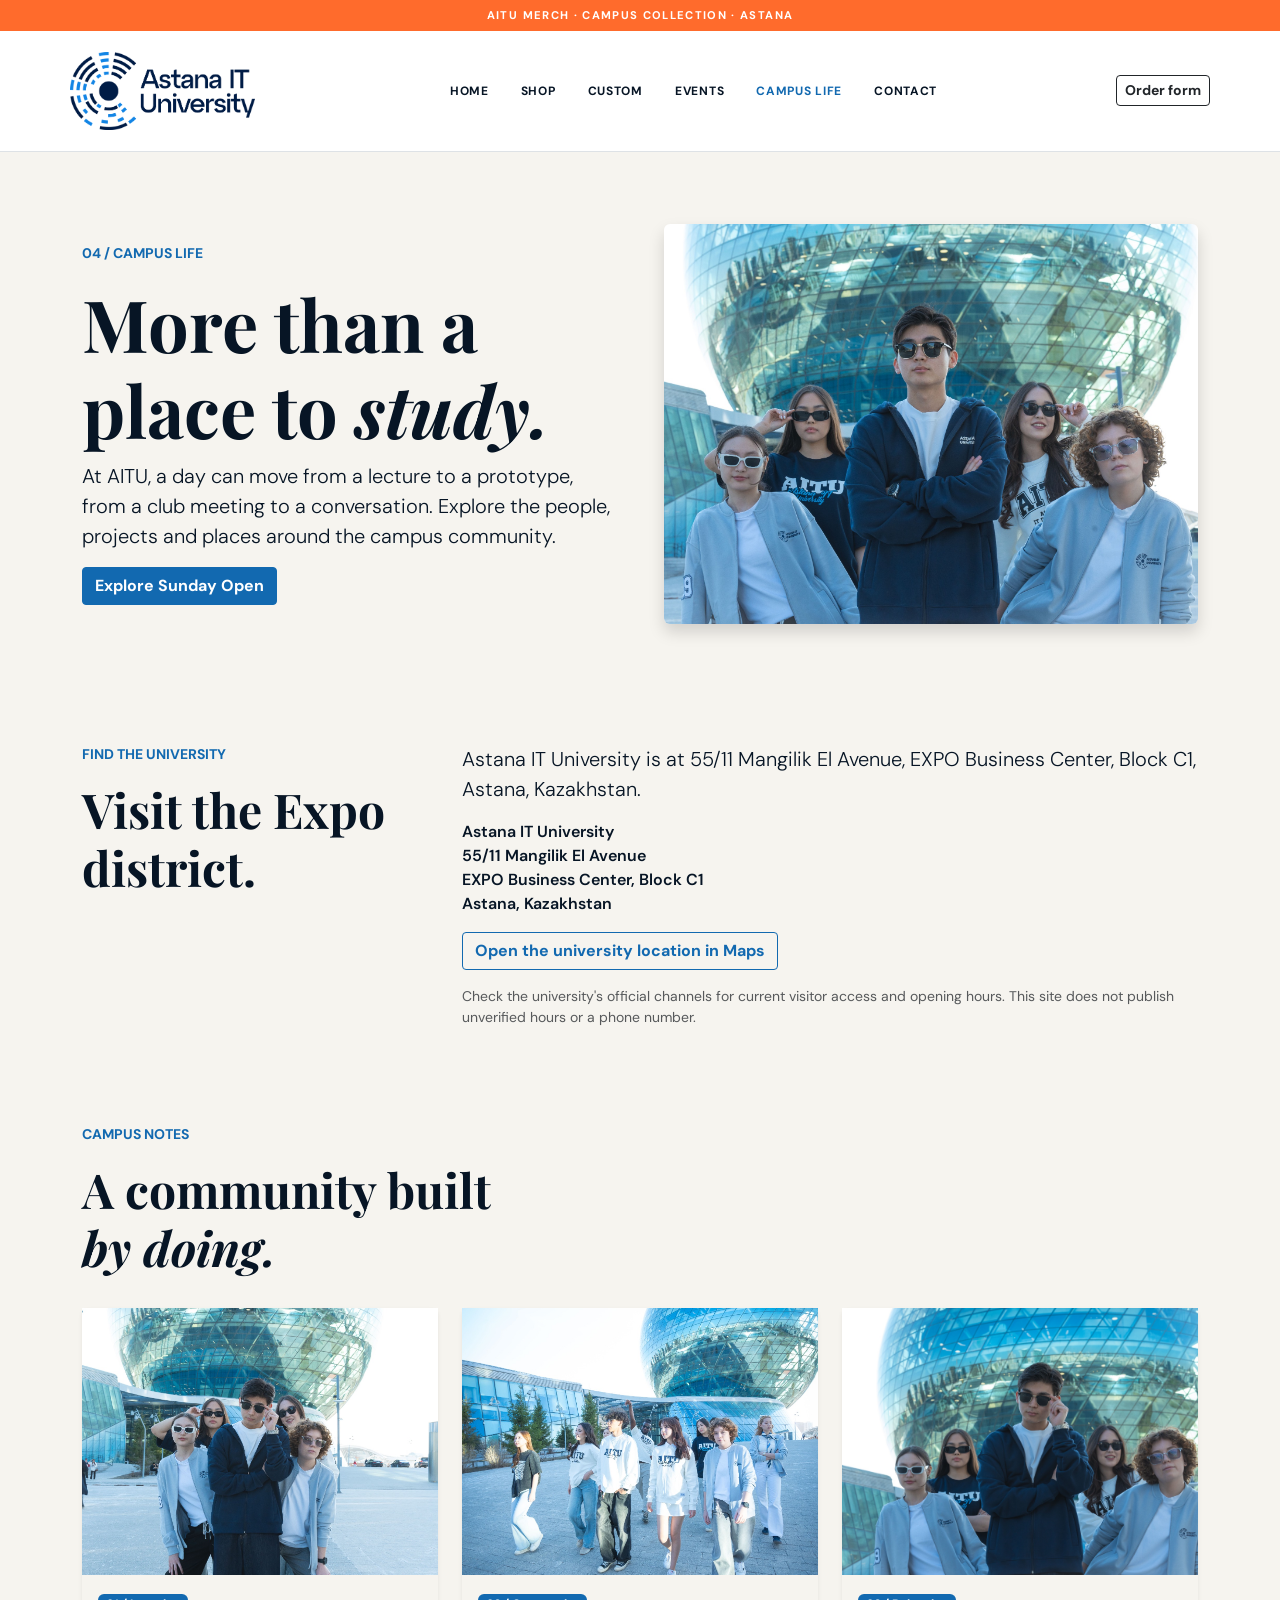
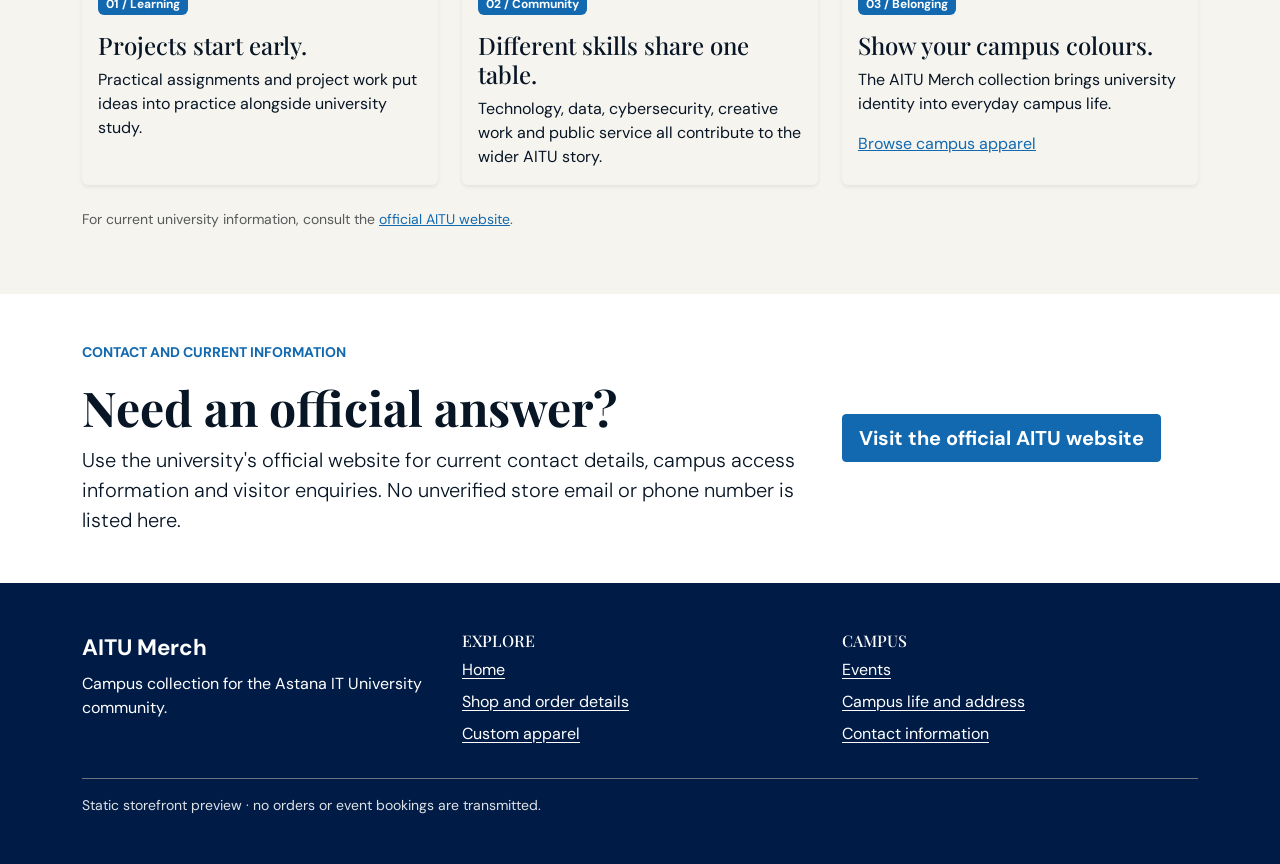
==== commit 2bfe88c7: "Complete AITU Merch midterm site Unify the static pages, finish visitor-facing shop and event select" ====
--- a/campus-life.html
+++ b/campus-life.html
@@ -1,48 +1,66 @@
-<!DOCTYPE html>
+<!doctype html>
 <html lang="en">
   <head>
-    <meta charset="UTF-8" />
-    <meta name="viewport" content="width=device-width, initial-scale=1.0" />
+    <meta charset="utf-8" />
+    <meta name="viewport" content="width=device-width, initial-scale=1" />
     <meta name="theme-color" content="#001c46" />
-    <title>Campus Life | AITU Merch</title>
-    <!-- Bootstrap 5.3.3 CSS -->
+    <meta name="description" content="Learn about AITU campus life and find the Astana IT University address." />
+    <title>Campus life | AITU Merch</title>
+    <link rel="icon" type="image/svg+xml" href="./store-favicon.svg" />
     <link href="https://cdn.jsdelivr.net/npm/bootstrap@5.3.3/dist/css/bootstrap.min.css" rel="stylesheet" integrity="sha384-QWTKZyjpPEjISv5WaRU9OFeRpok6YctnYmDr5pNlyT2bRjXh0JMhjY6hW+ALEwIH" crossorigin="anonymous" />
     <link rel="stylesheet" href="./assets/bootstrap-overrides.css" />
   </head>
-  <body>
-    <div class="ticker"><div>AITU CAMPUS LIFE · EXPO ASTANA, BLOCK C1 · PEOPLE, PROJECTS, AND GOOD IDEAS ·&nbsp;</div><div aria-hidden="true">AITU CAMPUS LIFE · EXPO ASTANA, BLOCK C1 · PEOPLE, PROJECTS, AND GOOD IDEAS ·&nbsp;</div></div>
-    <!-- container keeps the nav aligned with the editorial content below. -->
-    <header class="site-header sticky-top bg-white border-bottom"><nav class="navbar navbar-expand-lg container py-3" aria-label="Main navigation">
-      <a class="navbar-brand" href="./index.html" aria-label="AITU Store home"><img src="./assets/aitu_logo_110.png" alt="Astana IT University" width="185" /></a>
-      <button class="navbar-toggler ms-auto" type="button" data-bs-toggle="collapse" data-bs-target="#mainNav" aria-controls="mainNav" aria-expanded="false" aria-label="Toggle navigation"><span class="navbar-toggler-icon"></span></button>
-      <div class="collapse navbar-collapse" id="mainNav"><div class="navbar-nav mx-auto gap-lg-3">
-        <a class="nav-link" href="./index.html#new">New drop</a><a class="nav-link" href="./shop.html">Shop</a><a class="nav-link" href="./sunday-open.html">Events</a><a class="nav-link" href="./campus-life.html" aria-current="page">Campus life</a>
-      </div><a class="btn btn-outline-primary btn-sm" href="./sunday-open.html">Sunday open</a></div>
-    </nav></header>
+  <body id="top">
+    <div class="ticker" aria-label="AITU Merch campus collection"><p class="ticker-track mb-0">AITU MERCH · CAMPUS COLLECTION · ASTANA</p></div>
+    <header class="site-header sticky-top bg-white border-bottom">
+      <nav class="navbar container py-3" aria-label="Main navigation">
+        <a class="navbar-brand" href="./index.html" aria-label="AITU Merch home"><img src="./assets/aitu_logo_110.png" alt="Astana IT University" width="185" height="45" /></a>
+        <ul class="navbar-nav site-navigation flex-row flex-wrap justify-content-center gap-1 gap-lg-3" id="site-navigation">
+          <li class="nav-item"><a class="nav-link" href="./index.html">Home</a></li>
+          <li class="nav-item"><a class="nav-link" href="./shop.html">Shop</a></li>
+          <li class="nav-item"><a class="nav-link" href="./index.html#custom">Custom</a></li>
+          <li class="nav-item"><a class="nav-link" href="./sunday-open.html">Events</a></li>
+          <li class="nav-item"><a class="nav-link" href="./campus-life.html" aria-current="page">Campus life</a></li>
+          <li class="nav-item"><a class="nav-link" href="#contact">Contact</a></li>
+        </ul>
+        <a class="btn btn-outline-dark btn-sm" href="./shop.html#order-form">Order form</a>
+      </nav>
+    </header>
     <main>
-      <section class="page-hero py-5"><div class="container"><div class="row align-items-center g-5 py-lg-4">
-        <div class="col-12 col-lg-6 text-center text-lg-start"><p class="small text-uppercase fw-bold">03 / Campus life</p><h1 class="display-2 fw-bold">More than a place to <em>study.</em></h1><p class="lead">At AITU, a normal day can move from a lecture to a prototype, from a club meeting to a late coffee. This is a small guide to the people, spaces, and ideas that make the campus feel alive.</p></div>
-        <div class="col-12 col-lg-6"><div class="ratio ratio-4x3"><img class="object-fit-cover rounded shadow" src="./assets/DSC00208.jpg" alt="Students spending time together on campus" /></div></div>
-      </div></div></section>
-      <section class="container py-5"><div class="row g-4 align-items-start">
-        <div class="col-12 col-lg-4"><p class="small text-uppercase text-primary fw-bold">The address</p><h2 class="display-5 fw-bold">Find us in the heart of Expo Astana.</h2></div>
-        <div class="col-12 col-lg-8"><p class="lead">Astana IT University is based at 55/11 Mangilik El Avenue, EXPO Business Center, Block C1. The location puts study, technology, public events, and the wider Expo district in the same daily frame.</p>
-          <!-- Nested grid: the facts row is inside its parent content column. -->
-          <div class="row row-cols-1 row-cols-sm-3 g-0 mt-4 border-top border-bottom"><div class="col p-3 border-bottom"><strong class="fs-4 text-primary d-block">C1</strong><span class="small">EXPO Business Center</span></div><div class="col p-3 border-bottom"><strong class="fs-4 text-primary d-block">EN</strong><span class="small">Bachelor's study in English</span></div><div class="col p-3"><strong class="fs-4 text-primary d-block">3 yrs</strong><span class="small">Intensive undergraduate degree</span></div></div>
+      <section class="page-hero py-5">
+        <div class="container"><div class="row align-items-center g-5 py-lg-4">
+          <div class="col-12 col-lg-6"><p class="section-kicker text-uppercase small fw-bold">04 / Campus life</p><h1 class="display-2 fw-bold">More than a place to <em>study.</em></h1><p class="lead">At AITU, a day can move from a lecture to a prototype, from a club meeting to a conversation. Explore the people, projects and places around the campus community.</p><a class="btn btn-primary" id="campus-events-link" href="./sunday-open.html">Explore Sunday Open</a></div>
+          <div class="col-12 col-lg-6"><div class="ratio ratio-4x3"><img class="object-fit-cover rounded shadow" src="./assets/DSC00208.jpg" alt="Students spending time together on campus" width="1600" height="1067" /></div></div>
+        </div></div>
+      </section>
+      <section class="container py-5" aria-labelledby="address-title">
+        <div class="row g-4 align-items-start">
+          <div class="col-12 col-lg-4"><p class="section-kicker text-uppercase small fw-bold">Find the university</p><h2 class="display-5 fw-bold" id="address-title">Visit the Expo district.</h2></div>
+          <div class="col-12 col-lg-8"><p class="lead">Astana IT University is at 55/11 Mangilik El Avenue, EXPO Business Center, Block C1, Astana, Kazakhstan.</p><address class="fw-semibold">Astana IT University<br />55/11 Mangilik El Avenue<br />EXPO Business Center, Block C1<br />Astana, Kazakhstan</address><a class="btn btn-outline-primary" id="campus-map-link" href="https://maps.google.com/?q=Astana+IT+University" target="_blank" rel="noopener noreferrer">Open the university location in Maps</a><p class="small text-body-secondary mt-3 mb-0">Check the university's official channels for current visitor access and opening hours. This site does not publish unverified hours or a phone number.</p></div>
         </div>
-      </div></section>
-      <section class="container py-5"><p class="small text-uppercase text-primary fw-bold">Read the campus</p><h2 class="display-5 fw-bold">Three things you notice<br /><em>after a while.</em></h2>
-        <!-- Bootstrap card component: the original campus articles are placed in responsive cards. -->
+      </section>
+      <section class="container py-5" aria-labelledby="campus-stories-title">
+        <p class="section-kicker text-uppercase small fw-bold">Campus notes</p><h2 class="display-5 fw-bold" id="campus-stories-title">A community built<br /><em>by doing.</em></h2>
         <div class="row row-cols-1 row-cols-md-2 row-cols-lg-3 g-4 mt-2">
-          <article class="col"><div class="card h-100 shadow-sm border-0"><div class="ratio ratio-4x3"><img class="object-fit-cover" src="./assets/DSC00196.jpg" alt="Student wearing an AITU shirt" /></div><div class="card-body"><span class="badge text-bg-primary">01 / Learning</span><h3 class="h4 card-title mt-3">Projects start early.</h3><p class="card-text">AITU describes its programmes as hands-on, with practical work and real IT projects from the first year. That changes the rhythm of campus: ideas are meant to leave the notebook.</p></div></div></article>
-          <article class="col"><div class="card h-100 shadow-sm border-0"><div class="ratio ratio-4x3"><img class="object-fit-cover" src="./assets/DSC00105.jpg" alt="AITU student in the campus community" /></div><div class="card-body"><span class="badge text-bg-primary">02 / Community</span><h3 class="h4 card-title mt-3">Different skills share one table.</h3><p class="card-text">Software engineering, AI and data science, cybersecurity, intelligent systems, creative industries, and digital public administration all have a place in the AITU story.</p></div></div></article>
-          <article class="col"><div class="card h-100 shadow-sm border-0"><div class="ratio ratio-4x3"><img class="object-fit-cover" src="./assets/DSC00229.jpg" alt="AITU campus style and everyday life" /></div><div class="card-body"><span class="badge text-bg-primary">03 / Beyond</span><h3 class="h4 card-title mt-3">The world is part of the plan.</h3><p class="card-text">Academic mobility gives students a route into international study and professional networks. You can build something local while keeping the horizon wide.</p></div></div></article>
+          <article class="col"><div class="card h-100 shadow-sm border-0"><div class="ratio ratio-4x3"><img class="object-fit-cover" src="./assets/DSC00196.jpg" alt="Student wearing an AITU shirt" width="1600" height="1067" /></div><div class="card-body"><span class="badge text-bg-primary">01 / Learning</span><h3 class="h4 card-title mt-3">Projects start early.</h3><p class="card-text">Practical assignments and project work put ideas into practice alongside university study.</p></div></div></article>
+          <article class="col"><div class="card h-100 shadow-sm border-0"><div class="ratio ratio-4x3"><img class="object-fit-cover" src="./assets/DSC00105.jpg" alt="AITU student in the campus community" width="1600" height="1067" /></div><div class="card-body"><span class="badge text-bg-primary">02 / Community</span><h3 class="h4 card-title mt-3">Different skills share one table.</h3><p class="card-text">Technology, data, cybersecurity, creative work and public service all contribute to the wider AITU story.</p></div></div></article>
+          <article class="col"><div class="card h-100 shadow-sm border-0"><div class="ratio ratio-4x3"><img class="object-fit-cover" src="./assets/DSC00229.jpg" alt="AITU campus apparel from the student collection" width="1600" height="1067" /></div><div class="card-body"><span class="badge text-bg-primary">03 / Belonging</span><h3 class="h4 card-title mt-3">Show your campus colours.</h3><p class="card-text">The AITU Merch collection brings university identity into everyday campus life.</p><a class="link-primary" href="./shop.html">Browse campus apparel</a></div></div></article>
         </div>
-        <p class="small text-body-secondary mt-4">Facts checked against the <a class="link-primary" href="https://astanait.edu.kz/" target="_blank" rel="noreferrer">official AITU website</a> and the <a class="link-primary" href="https://www.expo2017astana.com/en/page_id-94.html" target="_blank" rel="noreferrer">EXPO heritage site</a>. This page is a friendly editorial guide, not an official university notice.</p>
+        <p class="small text-body-secondary mt-4">For current university information, consult the <a class="link-primary" href="https://astanait.edu.kz/" target="_blank" rel="noopener noreferrer">official AITU website</a>.</p>
+      </section>
+      <section class="contact-section py-5" id="contact" aria-labelledby="contact-title">
+        <div class="container"><div class="row align-items-center g-4">
+          <div class="col-12 col-lg-8"><p class="section-kicker text-uppercase small fw-bold">Contact and current information</p><h2 class="display-5 fw-bold" id="contact-title">Need an official answer?</h2><p class="lead mb-0">Use the university's official website for current contact details, campus access information and visitor enquiries. No unverified store email or phone number is listed here.</p></div>
+          <div class="col-12 col-lg-4"><a class="btn btn-primary btn-lg" id="official-contact-link" href="https://astanait.edu.kz/" target="_blank" rel="noopener noreferrer">Visit the official AITU website</a></div>
+        </div></div>
       </section>
     </main>
-    <footer class="bg-dark text-white py-5"><div class="container"><div class="row row-cols-1 row-cols-sm-2 row-cols-lg-3 g-4"><div class="col"><h3>Official merchandise for the<br />Astana IT University community.</h3></div><div class="col"><ul class="list-unstyled"><li class="mb-2"><a href="./shop.html">Shop</a></li><li class="mb-2"><a href="./sunday-open.html">Sunday open</a></li><li><a href="./campus-life.html">Campus life</a></li></ul></div><div class="col"><ul class="list-unstyled"><li class="mb-2">Support</li><li class="mb-2">Campus pickup</li><li>Contact</li></ul></div></div></div></footer>
-    <!-- Bootstrap 5.3.3 bundle enables the responsive navbar toggler. -->
-    <script src="https://cdn.jsdelivr.net/npm/bootstrap@5.3.3/dist/js/bootstrap.bundle.min.js" integrity="sha384-YvpcrYf0tY3lHB60NNkmXc5s9fDVZLESaAA55NDzOxhy9GkcIdslK1eN7N6jIeHz" crossorigin="anonymous"></script>
+    <footer class="site-footer bg-dark text-white py-5">
+      <div class="container"><div class="row row-cols-1 row-cols-sm-2 row-cols-lg-3 g-4">
+        <div class="col"><a class="footer-brand" href="./index.html">AITU Merch</a><p class="mt-2 mb-0">Campus collection for the Astana IT University community.</p></div>
+        <div class="col"><h2 class="h6 text-uppercase">Explore</h2><ul class="list-unstyled mb-0"><li class="mb-2"><a href="./index.html">Home</a></li><li class="mb-2"><a href="./shop.html">Shop and order details</a></li><li class="mb-2"><a href="./index.html#custom">Custom apparel</a></li></ul></div>
+        <div class="col"><h2 class="h6 text-uppercase">Campus</h2><ul class="list-unstyled mb-0"><li class="mb-2"><a href="./sunday-open.html">Events</a></li><li class="mb-2"><a href="./campus-life.html">Campus life and address</a></li><li><a href="#contact">Contact information</a></li></ul></div>
+      </div><p class="footer-note border-top border-secondary pt-3 mt-4 mb-0">Static storefront preview · no orders or event bookings are transmitted.</p></div>
+    </footer>
   </body>
-</html>+</html>
